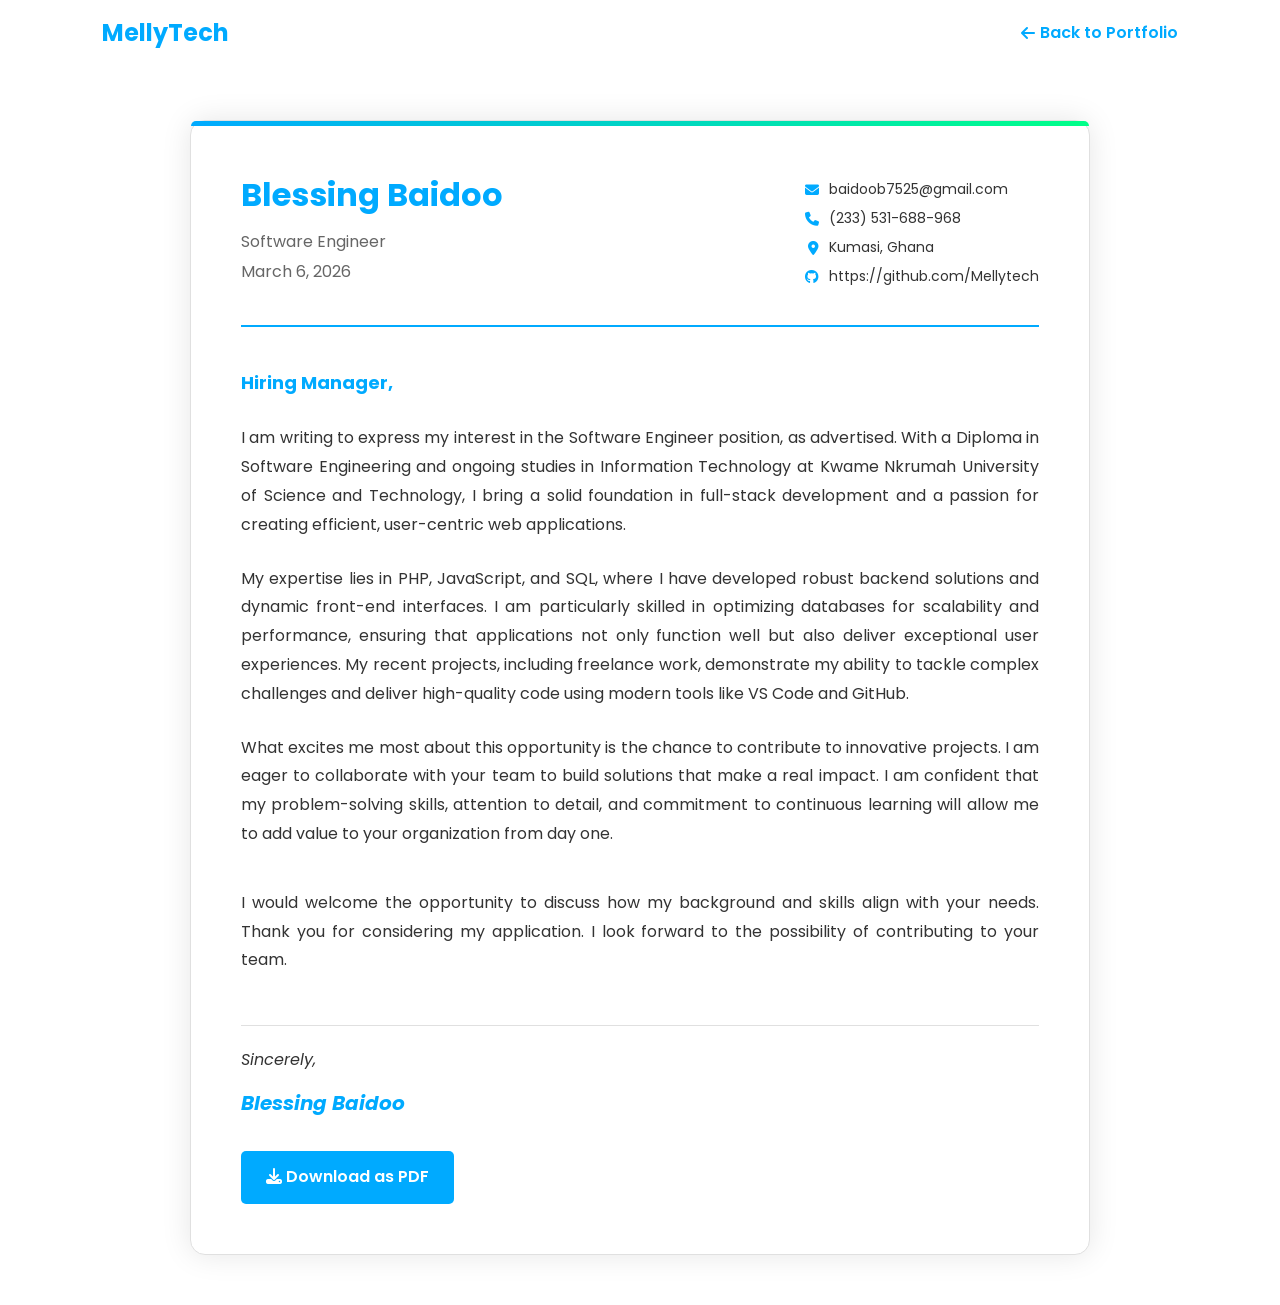
==== cover-letter.html @ 62c583e3 "Add files via upload" ====
<!DOCTYPE html>
<html lang="en">
<head>
    <meta charset="UTF-8">
    <meta name="viewport" content="width=device-width, initial-scale=1.0">
    <title>Cover Letter | Blessing Baidoo</title>
    <link rel="stylesheet" href="https://cdnjs.cloudflare.com/ajax/libs/font-awesome/6.5.0/css/all.min.css">
    <link rel="stylesheet" href="styles.css">
    <style>
        /* Cover Letter specific styles */
        body {
            background: #ffffff;
            color: #333333;
            margin: 0;
            padding: 0;
        }

        /* Navigation */
        nav {
            display: flex;
            justify-content: space-between;
            align-items: center;
            padding: 15px 8%;
            background: transparent;
            position: fixed;
            width: 100%;
            top: 0;
            z-index: 1000;
            transition: background-color .4s;
        }

        nav.scrolled {
            background: #ffffff;
            box-shadow: 0 2px 10px rgba(0,0,0,0.1);
        }

        nav h1 {
            color: var(--primary-color);
            font-size: 24px;
        }

        nav .back-link {
            color: var(--primary-color);
            text-decoration: none;
            font-weight: 600;
            display: flex;
            align-items: center;
            gap: 5px;
        }

        nav .back-link:hover {
            color: #005580;
        }

        .cover-letter-wrapper {
            max-width: 900px;
            margin: 120px auto 50px;
            background: #ffffff;
            padding: 50px;
            border-radius: 15px;
            border: 1px solid #e0e0e0;
            box-shadow: 0 0 30px rgba(0,0,0,0.1);
            position: relative;
        }

        .cover-letter-wrapper::before {
            content: '';
            position: absolute;
            top: 0;
            left: 0;
            right: 0;
            height: 5px;
            background: linear-gradient(90deg, var(--primary-color), #00ff88);
            border-radius: 15px 15px 0 0;
        }

        .cover-letter-header {
            text-align: left;
            margin-bottom: 40px;
            border-bottom: 2px solid var(--primary-color);
            padding-bottom: 30px;
            display: flex;
            justify-content: space-between;
            align-items: flex-start;
            flex-wrap: wrap;
        }

        .header-info h1 {
            color: var(--primary-color);
            font-size: 32px;
            margin-bottom: 10px;
            font-weight: 700;
        }

        .header-info p {
            color: #666666;
            margin: 5px 0;
            font-size: 16px;
        }

        .contact-info {
            text-align: right;
        }

        .contact-info p {
            margin: 8px 0;
            display: flex;
            align-items: center;
            gap: 10px;
            font-size: 14px;
        }

        .contact-info i {
            color: var(--primary-color);
            width: 20px;
        }

        .cover-letter-body {
            line-height: 1.8;
            color: #333333;
            font-size: 16px;
        }

        .cover-letter-body p {
            margin-bottom: 25px;
            text-align: justify;
        }

        .cover-letter-body .greeting {
            font-weight: 600;
            color: var(--primary-color);
            font-size: 18px;
        }

        .cover-letter-body .closing {
            margin-top: 40px;
        }

        .signature {
            margin-top: 50px;
            text-align: left;
            border-top: 1px solid #e0e0e0;
            padding-top: 20px;
        }

        .signature p {
            margin: 0;
            font-style: italic;
        }

        .signature .name {
            font-weight: bold;
            color: var(--primary-color);
            font-size: 20px;
            margin-top: 10px;
        }

        .download-btn {
            display: inline-block;
            margin-top: 30px;
            padding: 12px 25px;
            background: var(--primary-color);
            color: #fff;
            text-decoration: none;
            border-radius: 5px;
            font-weight: 600;
            transition: background 0.3s;
        }

        .download-btn:hover {
            background: #0088cc;
        }

        @media (max-width: 768px) {
            .cover-letter-wrapper {
                margin: 100px 20px 50px;
                padding: 30px;
            }

            .cover-letter-header {
                flex-direction: column;
                text-align: center;
            }

            .contact-info {
                text-align: center;
                margin-top: 20px;
            }

            nav {
                padding: 15px 5%;
            }
        }

        @media print {
            nav {
                display: none;
            }

            .cover-letter-wrapper {
                margin: 0;
                box-shadow: none;
                border: none;
                background: white;
                color: black;
            }

            .cover-letter-wrapper::before {
                display: none;
            }

            .download-btn {
                display: none;
            }

            body {
                background: white;
            }
        }
    </style>
</head>
<body>

    <nav>
        <h1>MellyTech</h1>
        <a href="index.html" class="back-link">
            <i class="fas fa-arrow-left"></i> Back to Portfolio
        </a>
    </nav>

    <div class="cover-letter-wrapper">
        <div class="cover-letter-header">
            <div class="header-info">
                <h1>Blessing Baidoo</h1>
                <p>Software Engineer</p>
                <p>March 6, 2026</p>
            </div>
            <div class="contact-info">
                <p><i class="fas fa-envelope"></i> baidoob7525@gmail.com</p>
                <p><i class="fas fa-phone"></i> (233) 531-688-968</p>
                <p><i class="fas fa-map-marker-alt"></i> Kumasi, Ghana</p>
                <p><i class="fab fa-github"></i> https://github.com/Mellytech</p>
            </div>
        </div>

        <div class="cover-letter-body">
            <p class="greeting"><strong>Hiring Manager,</strong></p>

            <p>I am writing to express my interest in the Software Engineer position, as advertised. With a Diploma in Software Engineering and ongoing studies in Information Technology at Kwame Nkrumah University of Science and Technology, I bring a solid foundation in full-stack development and a passion for creating efficient, user-centric web applications.</p>

            <p>My expertise lies in PHP, JavaScript, and SQL, where I have developed robust backend solutions and dynamic front-end interfaces. I am particularly skilled in optimizing databases for scalability and performance, ensuring that applications not only function well but also deliver exceptional user experiences. My recent projects, including freelance work, demonstrate my ability to tackle complex challenges and deliver high-quality code using modern tools like VS Code and GitHub.</p>

            <p>What excites me most about this opportunity is the chance to contribute to innovative projects. I am eager to collaborate with your team to build solutions that make a real impact. I am confident that my problem-solving skills, attention to detail, and commitment to continuous learning will allow me to add value to your organization from day one.</p>

            <p class="closing">I would welcome the opportunity to discuss how my background and skills align with your needs. Thank you for considering my application. I look forward to the possibility of contributing to your team.</p>

            <div class="signature">
                <p>Sincerely,</p>
                <p class="name">Blessing Baidoo</p>
            </div>

            <a href="#" class="download-btn" onclick="window.print()">
                <i class="fas fa-download"></i> Download as PDF
            </a>
        </div>
    </div>

</body>
</html>
---- styles.css ----
@import url('https://fonts.googleapis.com/css2?family=Poppins:wght@300;400;600;700&display=swap');

*{
    margin:0;
    padding:0;
    box-sizing:border-box;
    font-family: 'Poppins', sans-serif;
    scroll-behavior:smooth;
}

:root {
    --primary-color: #00aaff;
    --primary-color-shadow: rgba(0, 170, 255, 0.2);
}

[data-theme="green"] {
    --primary-color: #00ff88;
    --primary-color-shadow: rgba(0, 255, 136, 0.2);
}

body{
    background:#0a0a0a;
    color:white;
}

/* NAVBAR */
nav{
    display:flex;
    justify-content:space-between;
    align-items:center;
    padding:15px 8%;
    background:transparent;
    position:fixed;
    width:100%;
    top:0;
    z-index:1000;
    transition: background-color .4s;
}

nav.scrolled{
    background:#0a0a0a;
}

nav h1{
    color:var(--primary-color);
}

nav ul{
    display:flex;
    list-style:none;
    gap:20px;
}

nav ul li a{
    text-decoration:none;
    color:white;
    transition: color .3s;
    position: relative;
}

nav ul li a::after {
    content: '';
    position: absolute;
    width: 100%;
    height: 2px;
    background: var(--primary-color);
    bottom: -5px;
    left: 0;
    transform: scaleX(0);
    transform-origin: bottom right;
    transition: transform 0.3s ease-out;
}

nav ul li a:hover{
    color:var(--primary-color);
}

nav ul li a:hover::after {
    transform: scaleX(1);
    transform-origin: bottom left;
}

/* THEME SWITCHER */
.theme-switch-wrapper {
    display: flex;
    align-items: center;
    margin-left: auto;
    margin-right: 20px;
}
.theme-switch {
    position: relative;
    display: inline-block;
    width: 50px;
    height: 24px;
}
.theme-switch input {
    opacity: 0;
    width: 0;
    height: 0;
}
.slider {
    position: absolute;
    cursor: pointer;
    top: 0;
    left: 0;
    right: 0;
    bottom: 0;
    background-color: #333;
    transition: .4s;
}
.slider:before {
    position: absolute;
    content: "";
    height: 16px;
    width: 16px;
    left: 4px;
    bottom: 4px;
    background-color: white;
    transition: .4s;
}
input:checked + .slider {
    background-color: var(--primary-color);
}
input:checked + .slider:before {
    transform: translateX(26px);
}
.slider.round {
    border-radius: 34px;
}
.slider.round:before {
    border-radius: 50%;
}

/* HAMBURGER MENU */
.menu-icon{
    font-size:28px;
    color:white;
    cursor:pointer;
    display:none;
}

/* HERO */
.hero{
    min-height:100vh;
    display:flex;
    justify-content:space-between;
    align-items:center;
    padding:100px 8% 40px;
    gap:40px;
    flex-wrap:wrap;
}

.hero-text{
    flex:1 1 300px;
}

.hero-text h2{
    font-size:42px;
}

.hero-text span{
    color:var(--primary-color);
}

.hero-text p{
    margin:20px 0;
    color:#bbb;
}

#typing-text::after {
    content: '|';
    color: var(--primary-color);
    animation: blink 1s step-end infinite;
}

@keyframes blink {
    50% {
        opacity: 0;
    }
}

.btn{
    padding:12px 25px;
    background:var(--primary-color);
    border:none;
    color:black;
    font-weight:bold;
    cursor:pointer;
    border-radius:5px;
    display: inline-block;
    text-align: center;
}

.btn-outline{
    background: transparent;
    border: 2px solid var(--primary-color);
    color: var(--primary-color);
    margin-left: 10px;
}

.hero-img{
    flex:1 1 280px;
    text-align:center;
}

.hero-img img{
    width:100%;
    max-width:320px;
    aspect-ratio:1;
    object-fit:cover;
    border-radius:50%;
    border:4px solid var(--primary-color);
    box-shadow: 0 0 25px var(--primary-color), 0 0 50px var(--primary-color);
    animation: float 6s ease-in-out infinite;
}

@keyframes float {
	0% {
		transform: translateY(0px);
	}
	50% {
		transform: translateY(-20px);
	}
	100% {
		transform: translateY(0px);
	}
}

/* SECTIONS */
section{
    padding:80px 8%;
}

.section-title{
    text-align:center;
    font-size:32px;
    margin-bottom:50px;
    color:var(--primary-color);
    position: relative;
    padding-bottom: 10px;
}

.section-title::after {
    content: '';
    position: absolute;
    width: 80px;
    height: 3px;
    background: var(--primary-color);
    bottom: 0;
    left: 50%;
    transform: translateX(-50%);
}

.about-text{
    text-align:center;
    max-width:700px;
    margin:auto;
    color:#ccc;
}

/* SKILLS */
.skills-container{
    display: grid;
    grid-template-columns: repeat(auto-fit, minmax(250px, 1fr));
    gap: 30px;
}

.skill-category h3{
    color: var(--primary-color);
    margin-bottom: 15px;
}

.skill-tags span{
    display: inline-block;
    background: #1a1a1a;
    padding: 8px 15px;
    margin: 5px;
    border-radius: 5px;
    font-size: 14px;
    border: 1px solid #333;
    transition: background-color 0.3s, border-color 0.3s;
}

.skill-tags span:hover {
    background-color: var(--primary-color-shadow);
    border-color: var(--primary-color);
}

.skill-bar {
    margin-bottom: 15px;
}

.info {
    display: flex;
    justify-content: space-between;
    margin-bottom: 5px;
    font-size: 14px;
    color: #ccc;
}

.bar {
    width: 100%;
    height: 8px;
    background: #111;
    border-radius: 10px;
    border: 1px solid #333;
    position: relative;
    overflow: hidden;
}

.bar span {
    display: block;
    height: 100%;
    background: var(--primary-color);
    width: 0;
    border-radius: 10px;
    transition: width 1s ease-in-out;
}

.skill-category.animate .bar span {
    width: var(--w);
}

/* EXPERIENCE (TIMELINE) */
.timeline{
    max-width: 800px;
    margin: auto;
    border-left: 2px solid var(--primary-color);
    padding-left: 20px;
}

.timeline-item{
    margin-bottom: 30px;
    background: #111;
    padding: 20px;
    border-radius: 10px;
    position: relative;
    transition: transform 0.3s ease, box-shadow 0.3s ease;
}

.timeline-item:hover {
    transform: translateY(-5px);
    box-shadow: 0 0 15px var(--primary-color-shadow);
}

.timeline-item::before{
    content: '';
    position: absolute;
    left: -26px;
    top: 20px;
    width: 10px;
    height: 10px;
    background: var(--primary-color);
    border-radius: 50%;
}

.timeline-item h3{
    color: white;
}

.timeline-item .company{
    color: var(--primary-color);
    font-size: 14px;
    display: block;
    margin-bottom: 10px;
}

/* EDUCATION */
.education-container{
    display: grid;
    grid-template-columns: repeat(auto-fit, minmax(300px, 1fr));
    gap: 20px;
}

.education-card{
    background: #111;
    padding: 20px;
    border-radius: 10px;
    border-bottom: 3px solid var(--primary-color);
    transition: transform 0.3s ease, box-shadow 0.3s ease;
}

.education-card:hover {
    transform: translateY(-5px);
    box-shadow: 0 0 15px var(--primary-color-shadow);
}

/* PROJECTS */
.projects-container{
    display:grid;
    grid-template-columns:repeat(auto-fit,minmax(250px,1fr));
    gap:20px;
}

.badge-pending {
    background-color: #ffc107;
    color: #000;
    font-size: 12px;
    padding: 4px 10px;
    border-radius: 12px;
    vertical-align: middle;
    margin-left: 10px;
    font-weight: bold;
    text-transform: uppercase;
}

.project-card{
    background:#111;
    padding:20px;
    border-radius:10px;
    cursor: pointer;
}

.project-card.animate{
    opacity: 1;
    transform: translateY(0);
}

.project-card:focus {
    outline: 2px solid var(--primary-color);
    outline-offset: 2px;
}

.tech-stack, .role {
    font-size: 14px;
    margin-top: 10px;
    color: #ccc;
}

.project-links{
    margin-top: 15px;
}

.project-links a{
    text-decoration: none;
    color: var(--primary-color);
    border: 1px solid var(--primary-color);
    padding: 5px 10px;
    border-radius: 5px;
    margin-right: 10px;
    font-size: 14px;
    transition: 0.3s;
}

.project-links a:hover{
    background: var(--primary-color);
    color: black;
}

/* MODAL POPUP */
.modal {
    display: none;
    position: fixed;
    z-index: 2000;
    left: 0;
    top: 0;
    width: 100%;
    height: 100%;
    background-color: rgba(0,0,0,0.8);
    overflow: auto;
    opacity: 0;
    transition: opacity 0.3s ease;
}

.modal.show {
    display: block;
    opacity: 1;
}

.modal-content {
    background-color: #111;
    margin: 10% auto;
    padding: 30px;
    border: 2px solid var(--primary-color);
    width: 90%;
    max-width: 600px;
    border-radius: 10px;
    position: relative;
    box-shadow: 0 0 20px var(--primary-color-shadow);
    transform: translateY(-50px);
    transition: transform 0.3s ease;
}

.modal.show .modal-content {
    transform: translateY(0);
}

.close-modal {
    color: #aaa;
    float: right;
    font-size: 28px;
    font-weight: bold;
    cursor: pointer;
}

.close-modal:hover {
    color: var(--primary-color);
}

.modal-body .project-links {
    margin-top: 25px;
}

.modal-pending-spinner {
    font-size: 40px;
    color: var(--primary-color);
    margin: 20px 0;
    animation: pulse 1.5s infinite ease-in-out;
}

@keyframes pulse {
    0% { transform: scale(1); opacity: 1; filter: brightness(1); }
    50% { transform: scale(1.2); opacity: 0.7; filter: brightness(1.3); }
    100% { transform: scale(1); opacity: 1; filter: brightness(1); }
}

/* CONTACT */
.contact form{
    max-width:500px;
    margin:auto;
    display:flex;
    flex-direction:column;
}

.contact input,
.contact textarea{
    margin-bottom:15px;
    padding:10px;
    background:#111;
    border:1px solid #333;
    color:white;
}

.contact .btn .btn-spinner {
    display: none;
}

.contact .btn.is-sending .btn-text {
    display: none;
}

.contact .btn.is-sending .btn-spinner {
    display: inline-block;
}

.contact .btn.is-sending {
    cursor: wait;
}

.success-message {
    background-color: #28a745;
    color: white;
    padding: 10px 15px;
    border-radius: 5px;
    text-align: center;
    margin-top: 15px;
    opacity: 0;
    visibility: hidden;
    transition: opacity 0.5s ease, visibility 0.5s ease;
}

.success-message.show {
    opacity: 1;
    visibility: visible;
}

/* FOOTER */
footer{
    text-align:center;
    padding:20px;
    background:#111;
    margin-top:40px;
}
footer .fa-eye {
    margin: 0 5px;
    color: var(--primary-color);
}

.social-icons{
    margin-top:20px;
    margin-left: 47%;
}

.social-icons a{
    display:inline-block;
    margin-right:15px;
    font-size:22px;
    color:white;
    transition:0.3s;
}

.social-icons a:hover{
    color:var(--primary-color);
    transform:scale(1.2);
}

/* BACK TO TOP BUTTON */
.btn-top {
    position: fixed;
    bottom: 30px;
    right: 30px;
    background: var(--primary-color);
    color: black;
    border: none;
    padding: 15px;
    border-radius: 50%;
    font-size: 20px;
    cursor: pointer;
    display: none; /* Hidden by default */
    z-index: 1000;
    transition: 0.3s;
}

.btn-top:hover {
    transform: scale(1.1);
    box-shadow: 0 0 15px var(--primary-color);
}

/* MOBILE RESPONSIVENESS */
@media (max-width:768px){

    .menu-icon{
        display:block;
    }

    nav ul{
        position:absolute;
        top:100%;
        left:0;
        width:100%;
        background:#0a0a0a;
        flex-direction:column;
        padding:20px;
        display:none;
        border-top:1px solid #333;
    }

    nav ul.active{
        display:flex;
    }

    .hero-text h2{
        font-size:30px;
    }

    .hero{
        text-align:center;
    }
    .social-icons{
    margin-top:20px;
    margin-left: 40%;
}
}

@media (max-width:480px){

    .hero-text h2{
        font-size:26px;
    }

    .btn{
        width:100%;
        margin-bottom: 10px;
    }
    .btn-outline{
        margin-left: 0;
    }
      .social-icons{
    margin-top:20px;
    margin-left: 35%;
}
}

/* SCROLL ANIMATIONS */
.about-text,
.skill-category,
.timeline-item,
.education-card,
.project-card,
.contact form {
    opacity: 0;
    transform: translateY(50px);
    transition: 0.5s ease-out;
}

.about-text.animate,
.skill-category.animate,
.timeline-item.animate,
.education-card.animate,
.project-card.animate,
.contact form.animate {
    opacity: 1;
    transform: translateY(0);
}

/* Hover effect for project card needs to be specific to override transform */
.project-card.animate:hover {
    transform: translateY(-8px);
    box-shadow: 0 0 15px var(--primary-color);
    transform: scale(1.05);
}
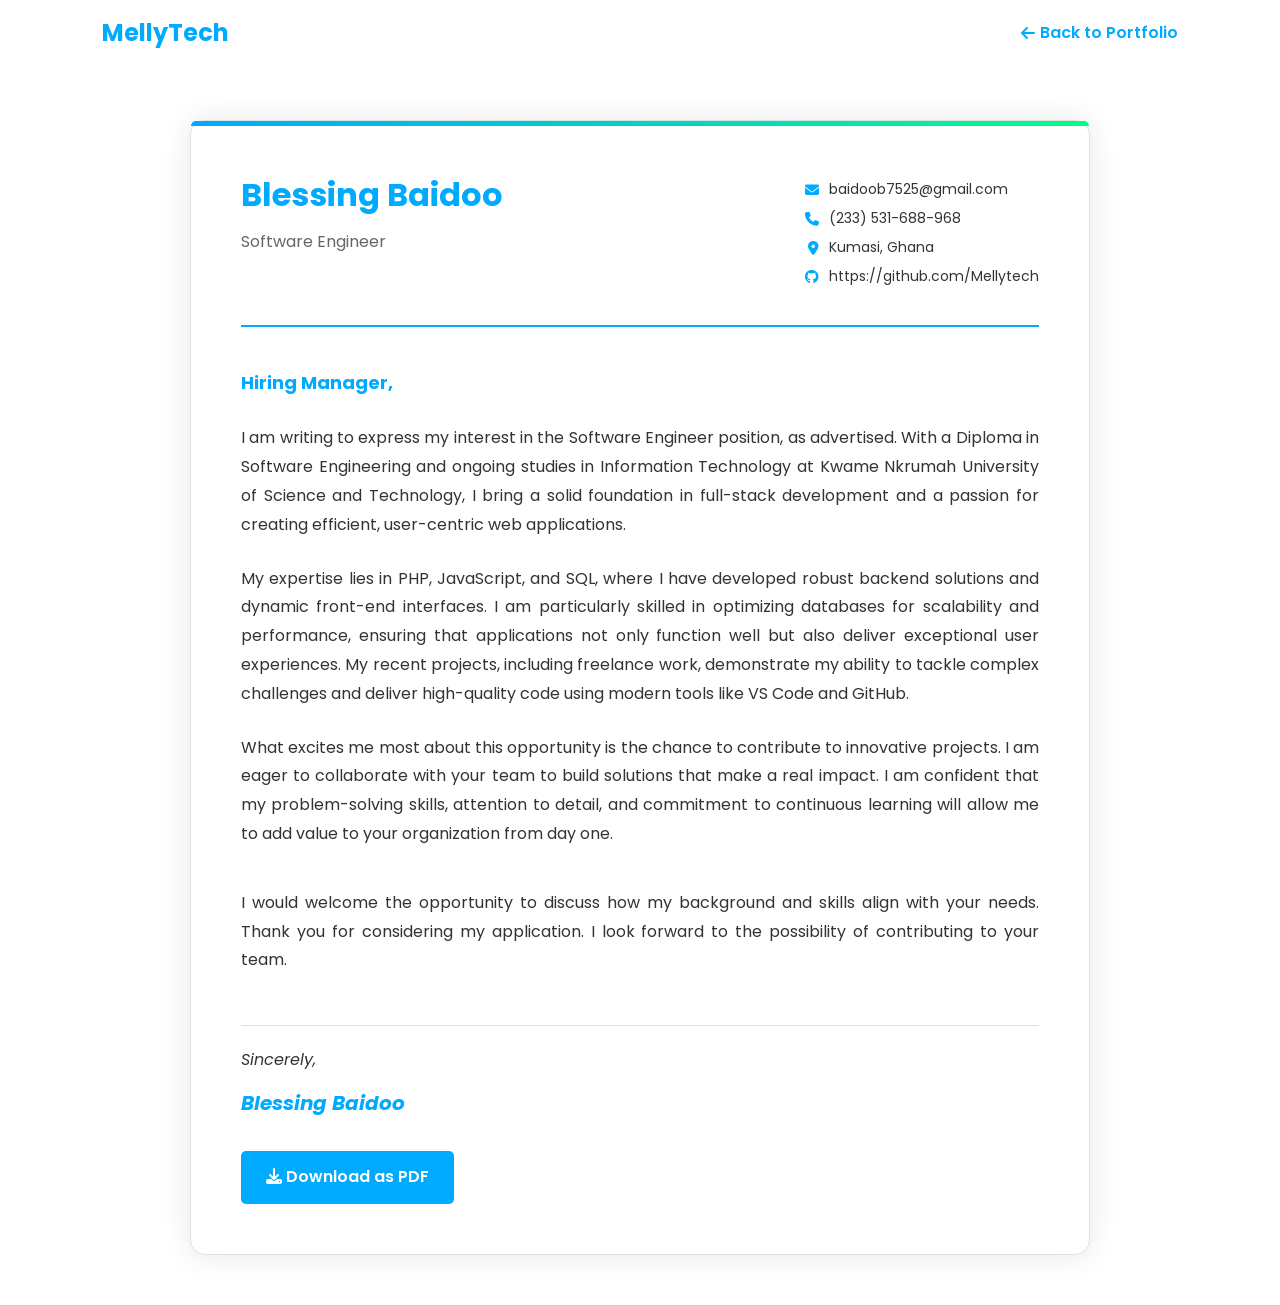
==== commit 939c0f95: "Update cover-letter.html" ====
--- a/cover-letter.html
+++ b/cover-letter.html
@@ -233,7 +233,7 @@
             <div class="header-info">
                 <h1>Blessing Baidoo</h1>
                 <p>Software Engineer</p>
-                <p>March 6, 2026</p>
+        
             </div>
             <div class="contact-info">
                 <p><i class="fas fa-envelope"></i> baidoob7525@gmail.com</p>
@@ -266,4 +266,5 @@
     </div>
 
 </body>
-</html>+
+</html>
